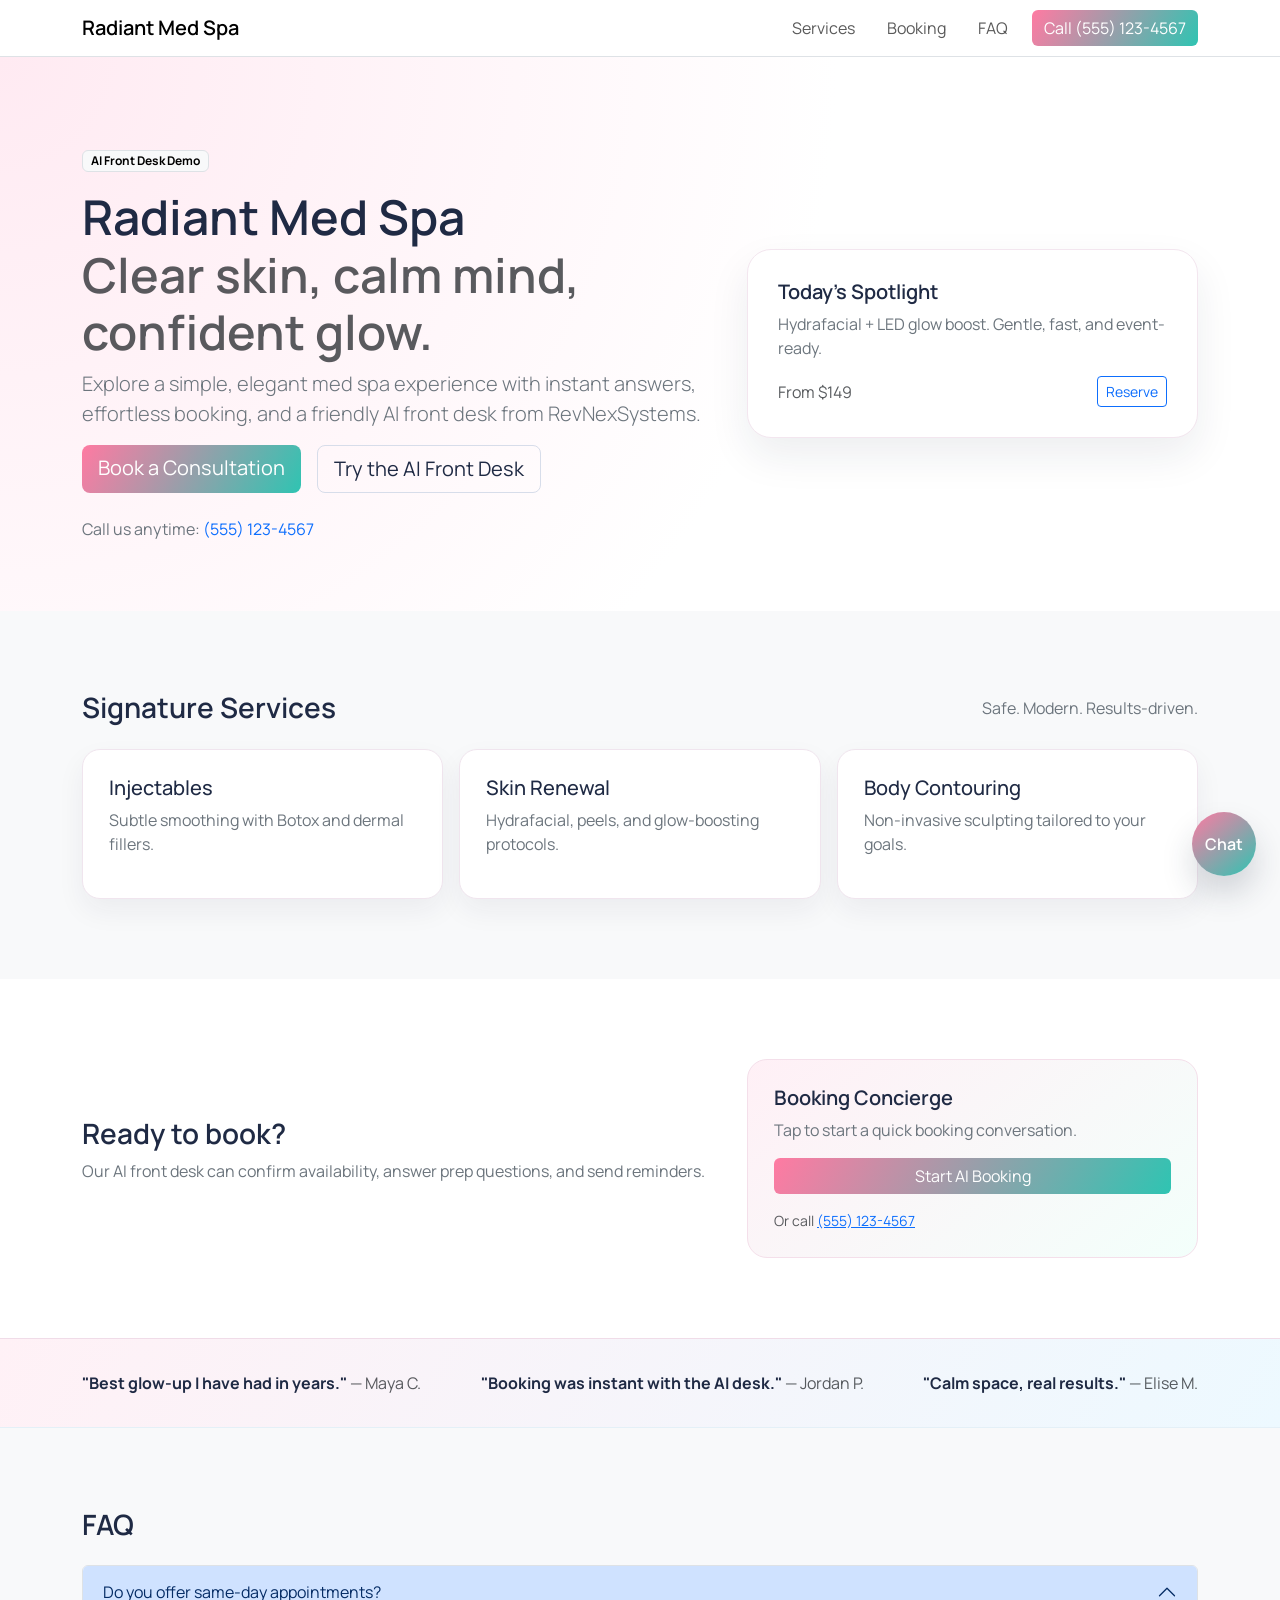
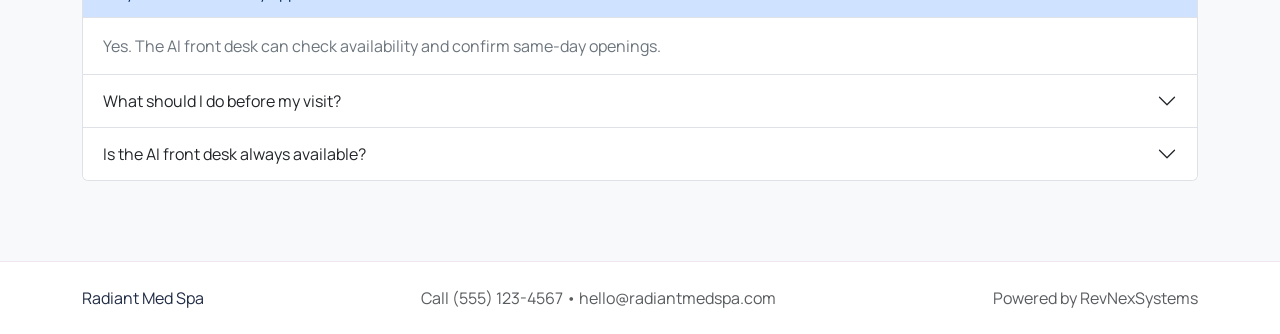
==== index.html @ a2d3e5ec "First commit" ====
<!doctype html>
<html lang="en">
  <head>
    <meta charset="utf-8" />
    <meta name="viewport" content="width=device-width, initial-scale=1" />
    <title>Radiant Med Spa</title>
    <link rel="preconnect" href="https://fonts.googleapis.com" />
    <link rel="preconnect" href="https://fonts.gstatic.com" crossorigin />
    <link
      href="https://fonts.googleapis.com/css2?family=Manrope:wght@300;400;500;600;700&display=swap"
      rel="stylesheet"
    />
    <link
      href="https://cdn.jsdelivr.net/npm/bootstrap@5.3.3/dist/css/bootstrap.min.css"
      rel="stylesheet"
      integrity="sha384-QWTKZyjpPEjISv5WaRU9OFeRpok6YctnYmDr5pNlyT2bRjXh0JMhjY6hW+ALEwIH"
      crossorigin="anonymous"
    />
    <link rel="stylesheet" href="styles.css" />
  </head>
  <body>
    <nav class="navbar navbar-expand-lg navbar-light bg-white sticky-top border-bottom">
      <div class="container">
        <a class="navbar-brand fw-semibold" href="#top">Radiant Med Spa</a>
        <button
          class="navbar-toggler"
          type="button"
          data-bs-toggle="collapse"
          data-bs-target="#mainNav"
          aria-controls="mainNav"
          aria-expanded="false"
          aria-label="Toggle navigation"
        >
          <span class="navbar-toggler-icon"></span>
        </button>
        <div class="collapse navbar-collapse" id="mainNav">
          <ul class="navbar-nav ms-auto gap-lg-3">
            <li class="nav-item"><a class="nav-link" href="#services">Services</a></li>
            <li class="nav-item"><a class="nav-link" href="#booking">Booking</a></li>
            <li class="nav-item"><a class="nav-link" href="#faq">FAQ</a></li>
          </ul>
          <a class="btn btn-primary ms-lg-3" href="tel:+15551234567">Call (555) 123-4567</a>
        </div>
      </div>
    </nav>

    <main id="top">
      <section class="hero">
        <div class="container">
          <div class="row align-items-center g-4">
            <div class="col-lg-7">
              <span class="badge text-bg-light border mb-3">AI Front Desk Demo</span>
              <h1 class="display-5 fw-semibold">
                Radiant Med Spa
                <span class="d-block text-muted">Clear skin, calm mind, confident glow.</span>
              </h1>
              <p class="lead text-secondary">
                Explore a simple, elegant med spa experience with instant answers, effortless booking,
                and a friendly AI front desk from RevNexSystems.
              </p>
              <div class="d-flex flex-wrap gap-3">
                <a class="btn btn-primary btn-lg" href="#booking">Book a Consultation</a>
                <button class="btn btn-outline-secondary btn-lg" id="chatTrigger" type="button">
                  Try the AI Front Desk
                </button>
              </div>
              <div class="mt-4 text-secondary">
                Call us anytime: <a class="link-underline link-underline-opacity-0" href="tel:+15551234567">(555) 123-4567</a>
              </div>
            </div>
            <div class="col-lg-5">
              <div class="hero-card">
                <h5 class="fw-semibold">Today’s Spotlight</h5>
                <p class="text-secondary mb-3">
                  Hydrafacial + LED glow boost. Gentle, fast, and event-ready.
                </p>
                <div class="d-flex align-items-center justify-content-between">
                  <span class="text-muted">From $149</span>
                  <a class="btn btn-sm btn-outline-primary" href="#booking">Reserve</a>
                </div>
              </div>
            </div>
          </div>
        </div>
      </section>

      <section class="section bg-light" id="services">
        <div class="container">
          <div class="d-flex align-items-center justify-content-between flex-wrap gap-3 mb-4">
            <h2 class="h3 fw-semibold m-0">Signature Services</h2>
            <span class="text-secondary">Safe. Modern. Results-driven.</span>
          </div>
          <div class="row g-3">
            <div class="col-md-4">
              <div class="service-card h-100">
                <h5>Injectables</h5>
                <p class="text-secondary">Subtle smoothing with Botox and dermal fillers.</p>
              </div>
            </div>
            <div class="col-md-4">
              <div class="service-card h-100">
                <h5>Skin Renewal</h5>
                <p class="text-secondary">Hydrafacial, peels, and glow-boosting protocols.</p>
              </div>
            </div>
            <div class="col-md-4">
              <div class="service-card h-100">
                <h5>Body Contouring</h5>
                <p class="text-secondary">Non-invasive sculpting tailored to your goals.</p>
              </div>
            </div>
          </div>
        </div>
      </section>

      <section class="section" id="booking">
        <div class="container">
          <div class="row g-4 align-items-center">
            <div class="col-lg-7">
              <h2 class="h3 fw-semibold">Ready to book?</h2>
              <p class="text-secondary">
                Our AI front desk can confirm availability, answer prep questions, and send reminders.
              </p>
            </div>
            <div class="col-lg-5">
              <div class="cta-card">
                <h5 class="fw-semibold">Booking Concierge</h5>
                <p class="text-secondary mb-3">Tap to start a quick booking conversation.</p>
                <button class="btn btn-primary w-100" type="button" id="ctaChat">
                  Start AI Booking
                </button>
                <div class="mt-3 text-muted small">
                  Or call <a href="tel:+15551234567">(555) 123-4567</a>
                </div>
              </div>
            </div>
          </div>
        </div>
      </section>

      <section class="testimonial-strip">
        <div class="container">
          <div class="d-flex flex-wrap justify-content-between align-items-center gap-3">
            <div>
              <strong>"Best glow-up I have had in years."</strong>
              <span class="text-muted">— Maya C.</span>
            </div>
            <div>
              <strong>"Booking was instant with the AI desk."</strong>
              <span class="text-muted">— Jordan P.</span>
            </div>
            <div>
              <strong>"Calm space, real results."</strong>
              <span class="text-muted">— Elise M.</span>
            </div>
          </div>
        </div>
      </section>

      <section class="section bg-light" id="faq">
        <div class="container">
          <h2 class="h3 fw-semibold mb-4">FAQ</h2>
          <div class="accordion" id="faqAccordion">
            <div class="accordion-item">
              <h2 class="accordion-header">
                <button class="accordion-button" type="button" data-bs-toggle="collapse" data-bs-target="#faqOne">
                  Do you offer same-day appointments?
                </button>
              </h2>
              <div id="faqOne" class="accordion-collapse collapse show" data-bs-parent="#faqAccordion">
                <div class="accordion-body text-secondary">
                  Yes. The AI front desk can check availability and confirm same-day openings.
                </div>
              </div>
            </div>
            <div class="accordion-item">
              <h2 class="accordion-header">
                <button class="accordion-button collapsed" type="button" data-bs-toggle="collapse" data-bs-target="#faqTwo">
                  What should I do before my visit?
                </button>
              </h2>
              <div id="faqTwo" class="accordion-collapse collapse" data-bs-parent="#faqAccordion">
                <div class="accordion-body text-secondary">
                  We will send prep instructions based on your service and confirm your intake forms.
                </div>
              </div>
            </div>
            <div class="accordion-item">
              <h2 class="accordion-header">
                <button class="accordion-button collapsed" type="button" data-bs-toggle="collapse" data-bs-target="#faqThree">
                  Is the AI front desk always available?
                </button>
              </h2>
              <div id="faqThree" class="accordion-collapse collapse" data-bs-parent="#faqAccordion">
                <div class="accordion-body text-secondary">
                  Yes. It is available 24/7 for questions, booking, and follow-ups.
                </div>
              </div>
            </div>
          </div>
        </div>
      </section>
    </main>

    <div class="chat-widget shadow" id="chatWidget" aria-live="polite">
      <div class="chat-header">
        <strong>Radiant AI Front Desk</strong>
        <button class="btn-close" id="chatClose" aria-label="Close"></button>
      </div>
      <div class="chat-body">
        <p class="text-secondary small mb-2">Hi! I can help you book a visit or answer questions.</p>
        <div class="chat-bubble">What service are you interested in today?</div>
      </div>
      <div class="chat-footer">
        <input class="form-control" type="text" placeholder="Type your message..." />
        <button class="btn btn-primary">Send</button>
      </div>
    </div>

    <button class="chat-fab" id="chatFab" aria-label="Open chat">
      <span>Chat</span>
    </button>

    <footer class="footer">
      <div class="container d-flex flex-wrap justify-content-between align-items-center gap-3">
        <span>Radiant Med Spa</span>
        <span class="text-muted">Call (555) 123-4567 • hello@radiantmedspa.com</span>
        <span class="text-muted">Powered by RevNexSystems</span>
      </div>
    </footer>

    <script
      src="https://cdn.jsdelivr.net/npm/bootstrap@5.3.3/dist/js/bootstrap.bundle.min.js"
      integrity="sha384-YvpcrYf0tY3lHB60NNkmXc5s9fDVZLESaAA55NDzOxhy9GkcIdslK1eN7N6jIeHz"
      crossorigin="anonymous"
    ></script>
    <script src="script.js"></script>
  </body>
</html>
---- styles.css ----
:root {
  --spa-ink: #1f2a44;
  --spa-muted: #5c6a82;
  --spa-accent: #ff7aa2;
  --spa-accent-dark: #e65d8b;
  --spa-teal: #2fc4b2;
  --spa-cream: #fff6f2;
  --spa-lilac: #efe6ff;
}

body {
  font-family: "Manrope", "Segoe UI", sans-serif;
  color: var(--spa-ink);
  background: #ffffff;
}

.btn-primary {
  background: linear-gradient(120deg, var(--spa-accent), var(--spa-teal));
  border: none;
}

.btn-primary:hover {
  filter: brightness(0.98);
}

.btn-outline-secondary {
  border-color: #d7ddea;
  color: var(--spa-ink);
}

.btn-outline-secondary:hover {
  background: var(--spa-lilac);
  border-color: var(--spa-lilac);
}

.hero {
  padding: 90px 0 70px;
  background: radial-gradient(circle at top left, #ffeaf2, #ffffff 60%),
    linear-gradient(120deg, rgba(47, 196, 178, 0.08), rgba(255, 122, 162, 0.08));
}

.hero-card {
  background: #ffffff;
  border-radius: 24px;
  padding: 30px;
  border: 1px solid #f3e6ef;
  box-shadow: 0 18px 40px rgba(31, 42, 68, 0.08);
}

.section {
  padding: 80px 0;
}

.service-card {
  border: 1px solid #f0e5ee;
  border-radius: 18px;
  padding: 26px;
  background: #ffffff;
  box-shadow: 0 12px 28px rgba(31, 42, 68, 0.06);
}

.cta-card {
  background: linear-gradient(140deg, #fff0f6, #f3fffb);
  border-radius: 20px;
  padding: 26px;
  border: 1px solid #f4dfea;
}

.testimonial-strip {
  padding: 32px 0;
  background: linear-gradient(120deg, #fff1f6, #edf9ff);
  border-top: 1px solid #f0dce8;
  border-bottom: 1px solid #e4f0f7;
}

.footer {
  padding: 24px 0;
  background: #ffffff;
  border-top: 1px solid #f0e6f2;
}

.chat-widget {
  position: fixed;
  right: 24px;
  bottom: 24px;
  width: 320px;
  background: #ffffff;
  border-radius: 18px;
  border: 1px solid #f1dfeb;
  display: none;
  flex-direction: column;
  overflow: hidden;
  z-index: 1050;
}

.chat-fab {
  position: fixed;
  right: 24px;
  bottom: 24px;
  width: 64px;
  height: 64px;
  border-radius: 999px;
  border: none;
  color: #ffffff;
  font-weight: 600;
  background: linear-gradient(140deg, var(--spa-accent), var(--spa-teal));
  box-shadow: 0 18px 32px rgba(31, 42, 68, 0.18);
  z-index: 1040;
}

.chat-widget.show + .chat-fab {
  display: none;
}

.chat-widget.show {
  display: flex;
}

.chat-header {
  padding: 14px 16px;
  background: linear-gradient(120deg, #fff0f6, #ecfdf9);
  display: flex;
  justify-content: space-between;
  align-items: center;
}

.chat-body {
  padding: 16px;
  background: #ffffff;
  min-height: 120px;
}

.chat-bubble {
  background: #f7f2ff;
  padding: 10px 12px;
  border-radius: 14px;
  display: inline-block;
}

.chat-footer {
  display: flex;
  gap: 8px;
  padding: 12px;
  background: #ffffff;
  border-top: 1px solid #f0e6f2;
}

@media (max-width: 767px) {
  .hero {
    padding: 60px 0 40px;
  }

  .chat-widget {
    left: 16px;
    right: 16px;
    width: auto;
  }

  .chat-fab {
    right: 16px;
    bottom: 16px;
  }
}
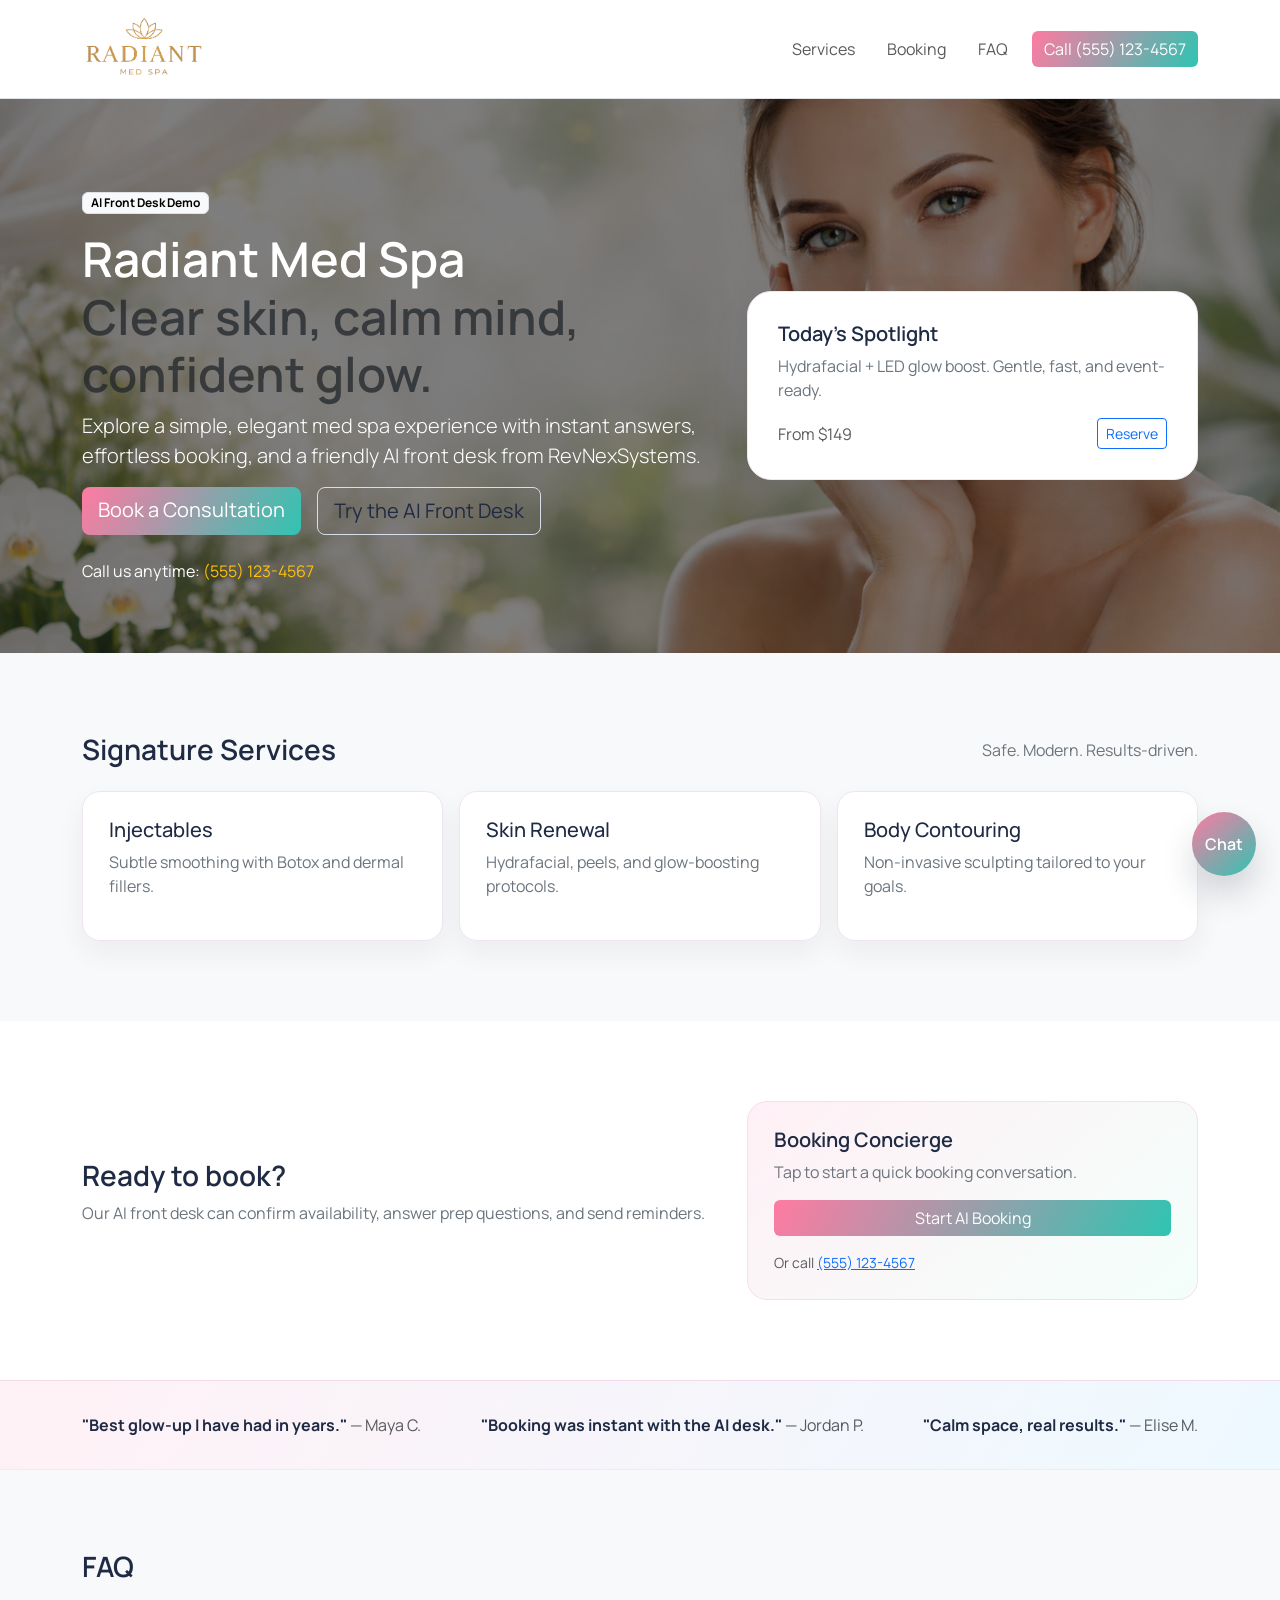
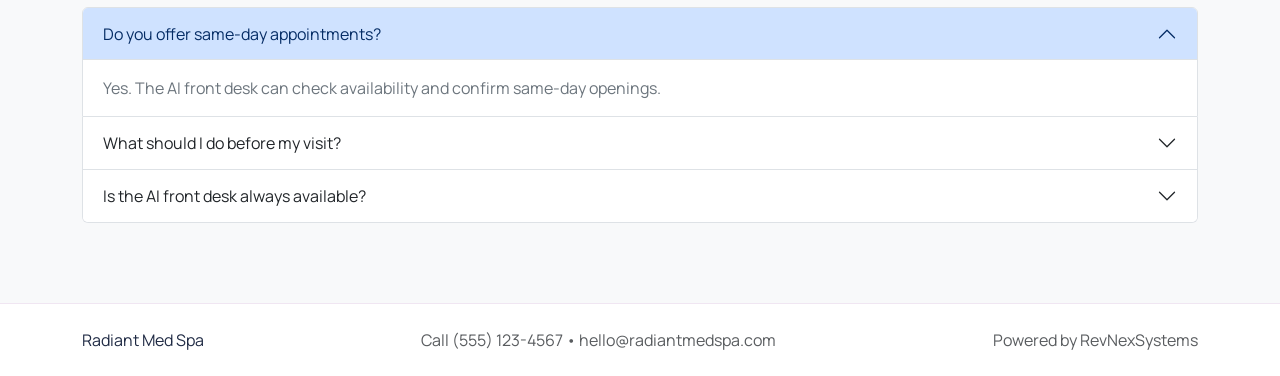
==== commit ef5c2929: "navbar brand logo" ====
--- a/index.html
+++ b/index.html
@@ -21,7 +21,9 @@
   <body>
     <nav class="navbar navbar-expand-lg navbar-light bg-white sticky-top border-bottom">
       <div class="container">
-        <a class="navbar-brand fw-semibold" href="#top">Radiant Med Spa</a>
+        <a class="navbar-brand" href="#top">
+          <img src="images/demo-logo.png" alt="Radiant Med Spa" height="72" />
+        </a>
         <button
           class="navbar-toggler"
           type="button"
@@ -50,11 +52,11 @@
           <div class="row align-items-center g-4">
             <div class="col-lg-7">
               <span class="badge text-bg-light border mb-3">AI Front Desk Demo</span>
-              <h1 class="display-5 fw-semibold">
+              <h1 class="display-5 fw-semibold text-white">
                 Radiant Med Spa
                 <span class="d-block text-muted">Clear skin, calm mind, confident glow.</span>
               </h1>
-              <p class="lead text-secondary">
+              <p class="lead text-white">
                 Explore a simple, elegant med spa experience with instant answers, effortless booking,
                 and a friendly AI front desk from RevNexSystems.
               </p>
@@ -64,8 +66,8 @@
                   Try the AI Front Desk
                 </button>
               </div>
-              <div class="mt-4 text-secondary">
-                Call us anytime: <a class="link-underline link-underline-opacity-0" href="tel:+15551234567">(555) 123-4567</a>
+              <div class="mt-4 text-white">
+                Call us anytime: <a class="link-underline link-underline-opacity-0 text-warning" href="tel:+15551234567">(555) 123-4567</a>
               </div>
             </div>
             <div class="col-lg-5">
--- a/styles.css
+++ b/styles.css
@@ -35,8 +35,29 @@
 
 .hero {
   padding: 90px 0 70px;
-  background: radial-gradient(circle at top left, #ffeaf2, #ffffff 60%),
-    linear-gradient(120deg, rgba(47, 196, 178, 0.08), rgba(255, 122, 162, 0.08));
+  position: relative;
+  overflow: hidden;
+}
+
+.hero::before {
+  content: "";
+  position: absolute;
+  inset: 0;
+  background: url("images/hero-background.png") center/cover no-repeat;
+  z-index: 0;
+}
+
+.hero::after {
+  content: "";
+  position: absolute;
+  inset: 0;
+  background: rgba(0, 0, 0, 0.5);
+  z-index: 1;
+}
+
+.hero .container {
+  position: relative;
+  z-index: 2;
 }
 
 .hero-card {
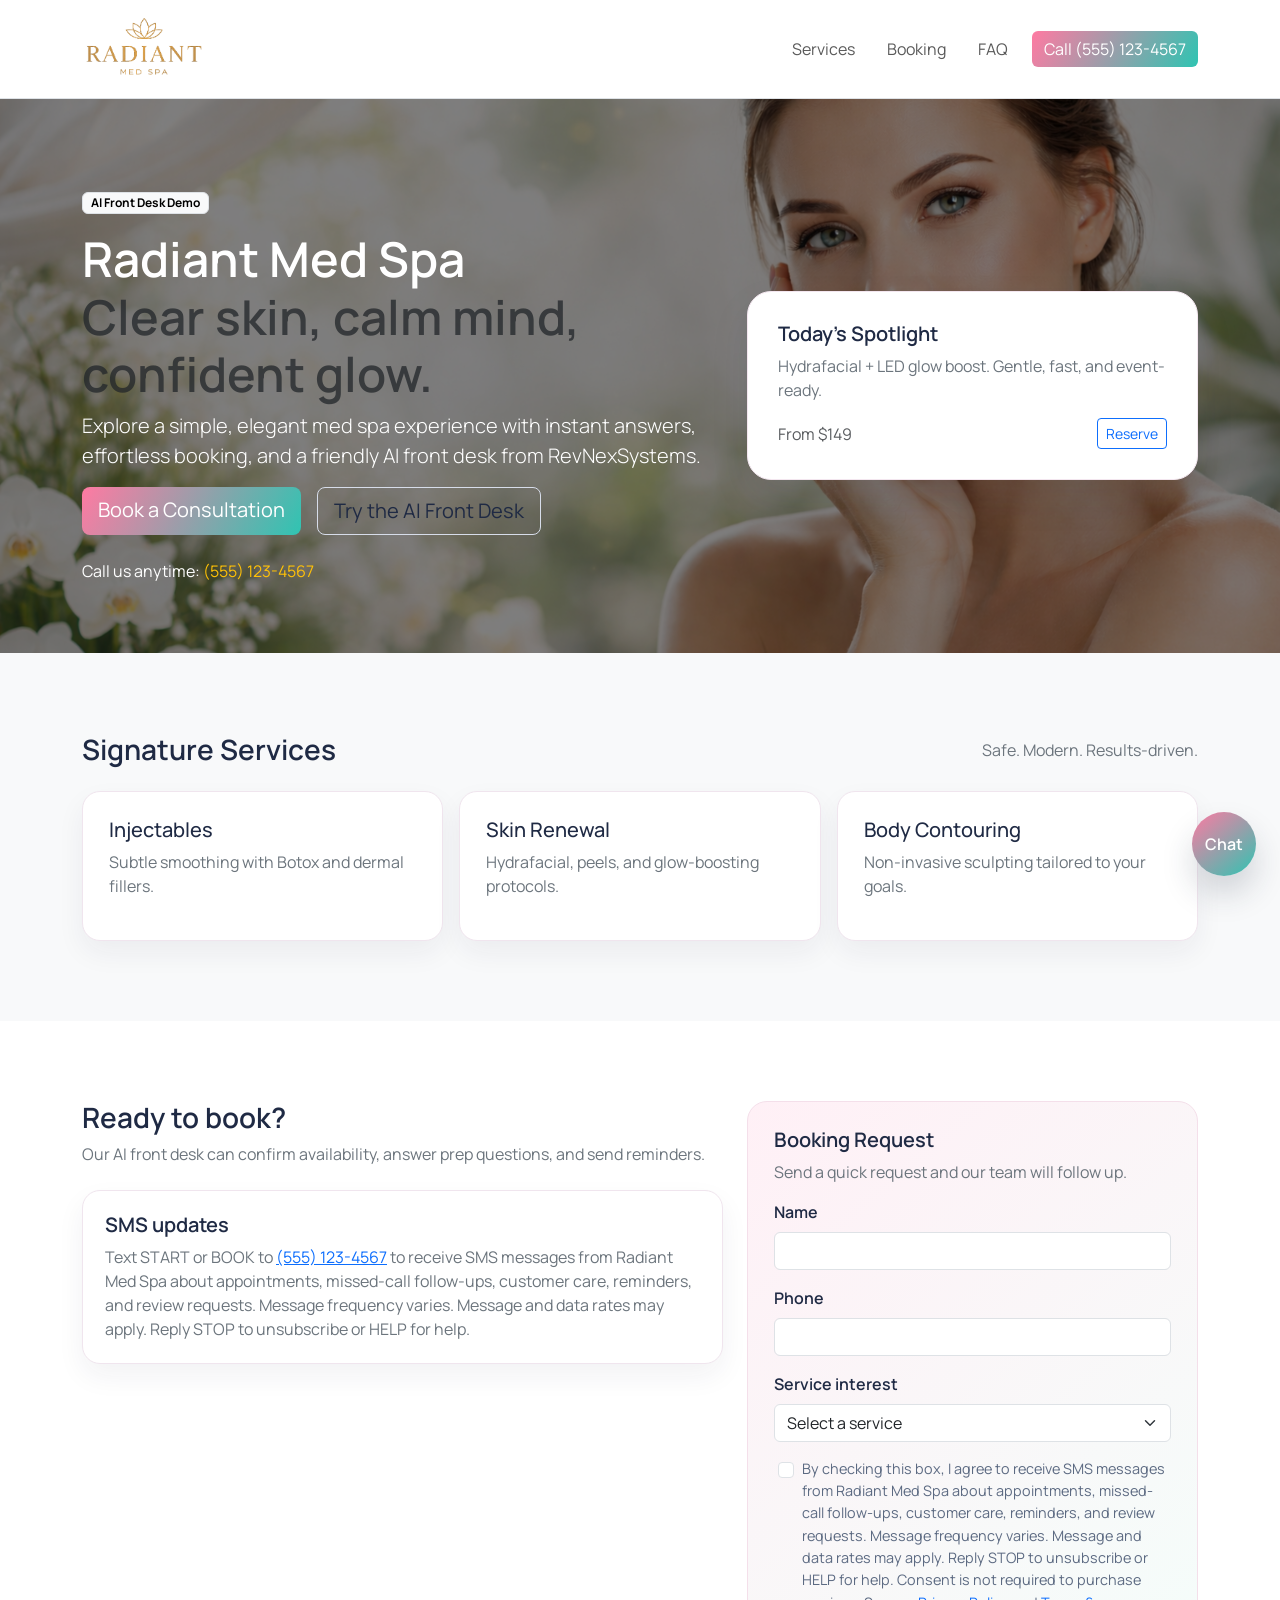
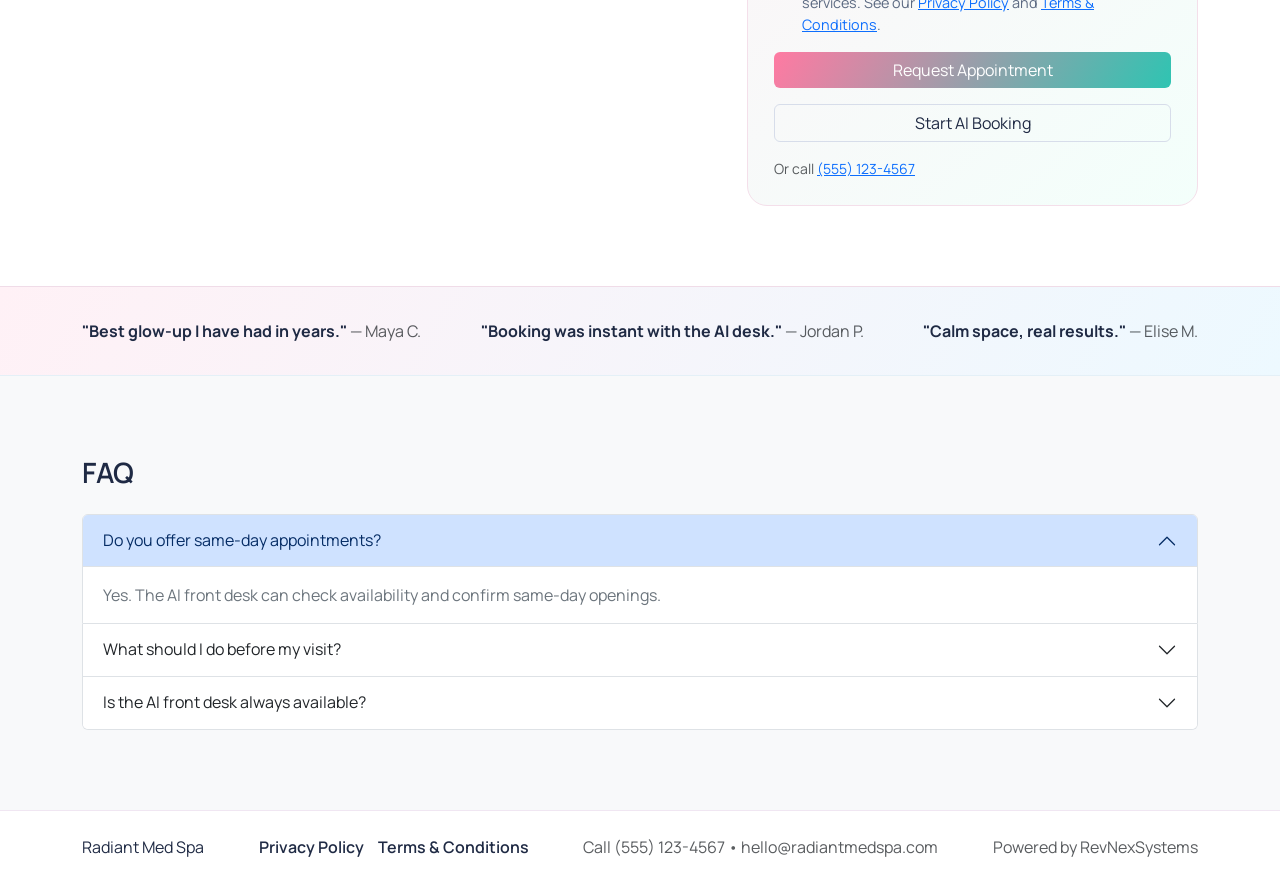
==== commit cb80833d: "Twilio SMS registration compliance" ====
--- a/index.html
+++ b/index.html
@@ -3,7 +3,11 @@
   <head>
     <meta charset="utf-8" />
     <meta name="viewport" content="width=device-width, initial-scale=1" />
-    <title>Radiant Med Spa</title>
+    <title>Radiant Med Spa | Demo Med Spa Website</title>
+    <meta
+      name="description"
+      content="Radiant Med Spa demo website with med spa services, booking support, and AI front desk customer care."
+    />
     <link rel="preconnect" href="https://fonts.googleapis.com" />
     <link rel="preconnect" href="https://fonts.gstatic.com" crossorigin />
     <link
@@ -117,23 +121,62 @@
 
       <section class="section" id="booking">
         <div class="container">
-          <div class="row g-4 align-items-center">
+          <div class="row g-4 align-items-start">
             <div class="col-lg-7">
               <h2 class="h3 fw-semibold">Ready to book?</h2>
               <p class="text-secondary">
                 Our AI front desk can confirm availability, answer prep questions, and send reminders.
               </p>
+              <div class="sms-opt-in mt-4">
+                <h3 class="h5 fw-semibold">SMS updates</h3>
+                <p class="text-secondary mb-0">
+                  Text START or BOOK to <a href="sms:+15551234567">(555) 123-4567</a> to receive SMS messages from
+                  Radiant Med Spa about appointments, missed-call follow-ups, customer care, reminders, and review
+                  requests. Message frequency varies. Message and data rates may apply. Reply STOP to unsubscribe or
+                  HELP for help.
+                </p>
+              </div>
             </div>
             <div class="col-lg-5">
               <div class="cta-card">
-                <h5 class="fw-semibold">Booking Concierge</h5>
-                <p class="text-secondary mb-3">Tap to start a quick booking conversation.</p>
-                <button class="btn btn-primary w-100" type="button" id="ctaChat">
+                <h3 class="h5 fw-semibold">Booking Request</h3>
+                <p class="text-secondary mb-3">Send a quick request and our team will follow up.</p>
+                <form class="booking-form" action="#" method="post">
+                  <div class="mb-3">
+                    <label class="form-label" for="bookingName">Name</label>
+                    <input class="form-control" id="bookingName" name="name" type="text" autocomplete="name" />
+                  </div>
+                  <div class="mb-3">
+                    <label class="form-label" for="bookingPhone">Phone</label>
+                    <input class="form-control" id="bookingPhone" name="phone" type="tel" autocomplete="tel" />
+                  </div>
+                  <div class="mb-3">
+                    <label class="form-label" for="bookingService">Service interest</label>
+                    <select class="form-select" id="bookingService" name="service">
+                      <option value="">Select a service</option>
+                      <option>Injectables</option>
+                      <option>Skin Renewal</option>
+                      <option>Body Contouring</option>
+                      <option>Consultation</option>
+                    </select>
+                  </div>
+                  <div class="form-check sms-consent mb-3">
+                    <input class="form-check-input" type="checkbox" value="yes" id="smsConsent" name="smsConsent" />
+                    <label class="form-check-label" for="smsConsent">
+                      By checking this box, I agree to receive SMS messages from Radiant Med Spa about appointments,
+                      missed-call follow-ups, customer care, reminders, and review requests. Message frequency varies.
+                      Message and data rates may apply. Reply STOP to unsubscribe or HELP for help. Consent is not
+                      required to purchase services. See our
+                      <a href="privacy-policy.html">Privacy Policy</a> and
+                      <a href="terms-and-conditions.html">Terms &amp; Conditions</a>.
+                    </label>
+                  </div>
+                  <button class="btn btn-primary w-100" type="submit">Request Appointment</button>
+                </form>
+                <button class="btn btn-outline-secondary w-100 mt-3" type="button" id="ctaChat">
                   Start AI Booking
                 </button>
-                <div class="mt-3 text-muted small">
-                  Or call <a href="tel:+15551234567">(555) 123-4567</a>
-                </div>
+                <div class="mt-3 text-muted small">Or call <a href="tel:+15551234567">(555) 123-4567</a></div>
               </div>
             </div>
           </div>
@@ -226,6 +269,10 @@
     <footer class="footer">
       <div class="container d-flex flex-wrap justify-content-between align-items-center gap-3">
         <span>Radiant Med Spa</span>
+        <nav class="footer-links" aria-label="Footer legal links">
+          <a href="privacy-policy.html">Privacy Policy</a>
+          <a href="terms-and-conditions.html">Terms &amp; Conditions</a>
+        </nav>
         <span class="text-muted">Call (555) 123-4567 • hello@radiantmedspa.com</span>
         <span class="text-muted">Powered by RevNexSystems</span>
       </div>
--- a/styles.css
+++ b/styles.css
@@ -87,6 +87,28 @@
   border: 1px solid #f4dfea;
 }
 
+.sms-opt-in {
+  background: #ffffff;
+  border: 1px solid #f0e5ee;
+  border-radius: 18px;
+  padding: 22px;
+  box-shadow: 0 12px 28px rgba(31, 42, 68, 0.06);
+}
+
+.booking-form .form-label {
+  font-weight: 600;
+}
+
+.sms-consent {
+  padding-left: 1.75rem;
+}
+
+.sms-consent .form-check-label {
+  color: var(--spa-muted);
+  font-size: 0.9rem;
+  line-height: 1.55;
+}
+
 .testimonial-strip {
   padding: 32px 0;
   background: linear-gradient(120deg, #fff1f6, #edf9ff);
@@ -98,6 +120,59 @@
   padding: 24px 0;
   background: #ffffff;
   border-top: 1px solid #f0e6f2;
+}
+
+.footer-links {
+  display: flex;
+  flex-wrap: wrap;
+  gap: 14px;
+}
+
+.footer-links a {
+  color: var(--spa-ink);
+  font-weight: 600;
+  text-decoration: none;
+}
+
+.footer-links a:hover,
+.footer-links a:focus {
+  color: var(--spa-accent-dark);
+  text-decoration: underline;
+}
+
+.legal-hero {
+  padding: 72px 0 40px;
+  background: linear-gradient(120deg, #fff1f6, #edf9ff);
+  border-bottom: 1px solid #f0dce8;
+}
+
+.legal-content {
+  padding: 56px 0 80px;
+}
+
+.legal-card {
+  max-width: 860px;
+  background: #ffffff;
+  border: 1px solid #f0e5ee;
+  border-radius: 18px;
+  box-shadow: 0 12px 28px rgba(31, 42, 68, 0.06);
+  padding: 34px;
+}
+
+.legal-card h2 {
+  font-size: 1.2rem;
+  font-weight: 700;
+  margin-top: 2rem;
+}
+
+.legal-card h2:first-of-type {
+  margin-top: 0;
+}
+
+.legal-card p,
+.legal-card li {
+  color: var(--spa-muted);
+  line-height: 1.75;
 }
 
 .chat-widget {
@@ -181,4 +256,8 @@
     right: 16px;
     bottom: 16px;
   }
-}
+
+  .legal-card {
+    padding: 24px;
+  }
+}
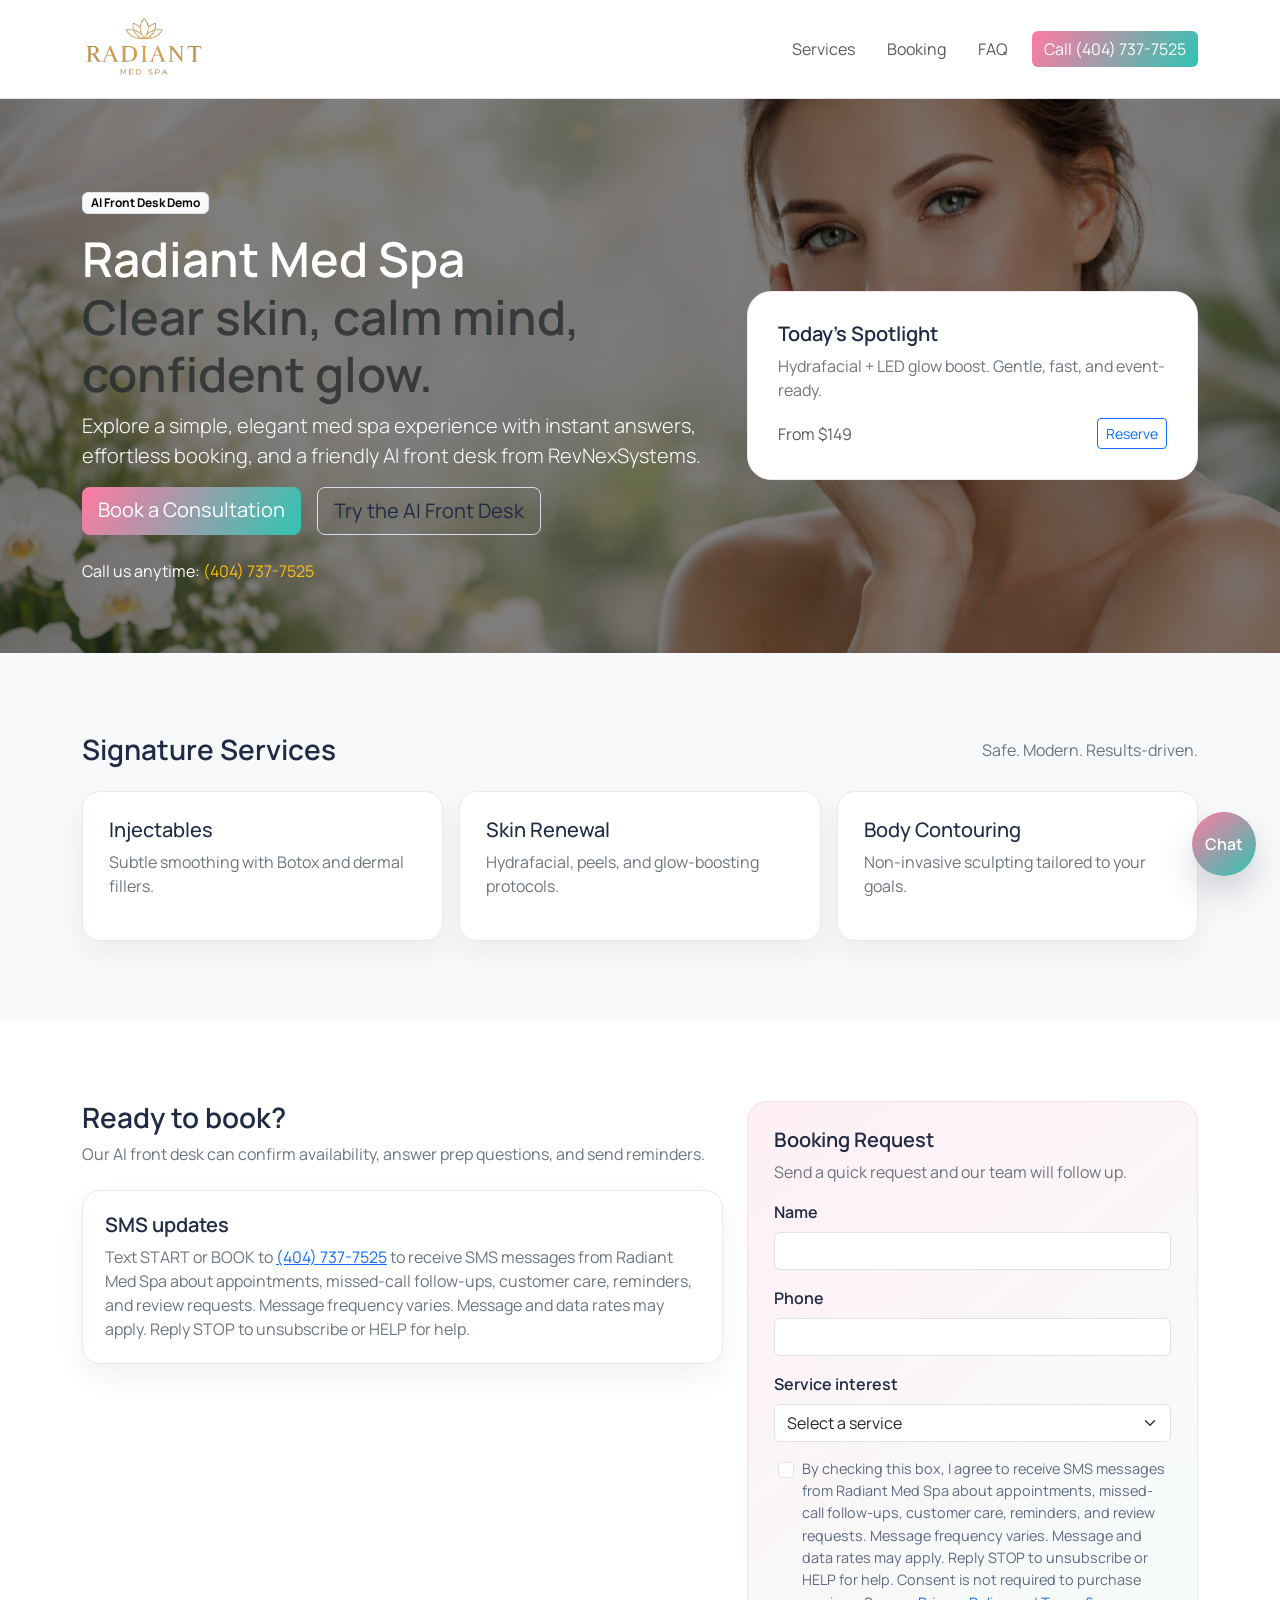
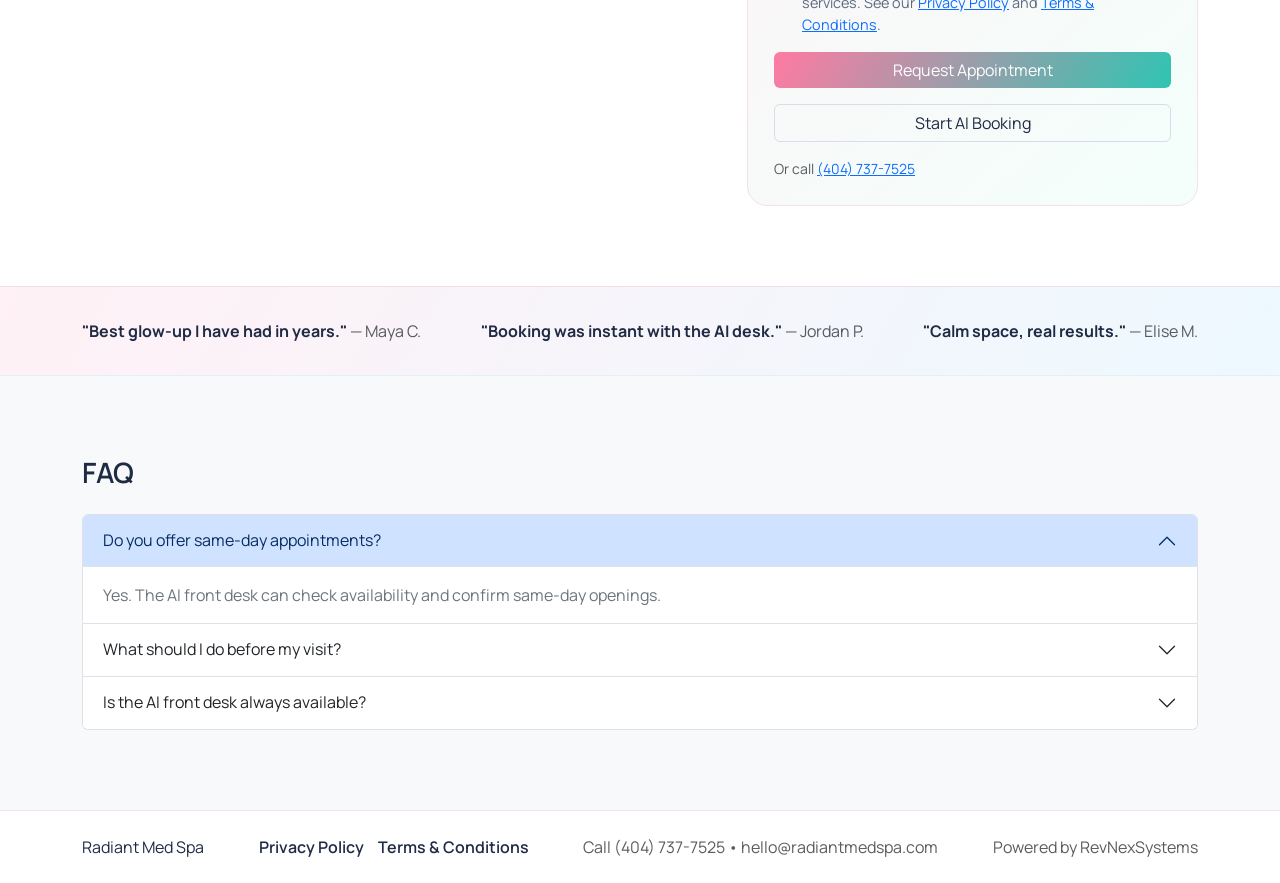
==== commit cd66188f: "Updated PHone Number" ====
--- a/index.html
+++ b/index.html
@@ -45,7 +45,7 @@
             <li class="nav-item"><a class="nav-link" href="#booking">Booking</a></li>
             <li class="nav-item"><a class="nav-link" href="#faq">FAQ</a></li>
           </ul>
-          <a class="btn btn-primary ms-lg-3" href="tel:+15551234567">Call (555) 123-4567</a>
+          <a class="btn btn-primary ms-lg-3" href="tel:+14047377525">Call (404) 737-7525</a>
         </div>
       </div>
     </nav>
@@ -71,7 +71,7 @@
                 </button>
               </div>
               <div class="mt-4 text-white">
-                Call us anytime: <a class="link-underline link-underline-opacity-0 text-warning" href="tel:+15551234567">(555) 123-4567</a>
+                Call us anytime: <a class="link-underline link-underline-opacity-0 text-warning" href="tel:+14047377525">(404) 737-7525</a>
               </div>
             </div>
             <div class="col-lg-5">
@@ -130,7 +130,7 @@
               <div class="sms-opt-in mt-4">
                 <h3 class="h5 fw-semibold">SMS updates</h3>
                 <p class="text-secondary mb-0">
-                  Text START or BOOK to <a href="sms:+15551234567">(555) 123-4567</a> to receive SMS messages from
+                  Text START or BOOK to <a href="sms:+14047377525">(404) 737-7525</a> to receive SMS messages from
                   Radiant Med Spa about appointments, missed-call follow-ups, customer care, reminders, and review
                   requests. Message frequency varies. Message and data rates may apply. Reply STOP to unsubscribe or
                   HELP for help.
@@ -176,7 +176,7 @@
                 <button class="btn btn-outline-secondary w-100 mt-3" type="button" id="ctaChat">
                   Start AI Booking
                 </button>
-                <div class="mt-3 text-muted small">Or call <a href="tel:+15551234567">(555) 123-4567</a></div>
+                <div class="mt-3 text-muted small">Or call <a href="tel:+14047377525">(404) 737-7525</a></div>
               </div>
             </div>
           </div>
@@ -273,7 +273,7 @@
           <a href="privacy-policy.html">Privacy Policy</a>
           <a href="terms-and-conditions.html">Terms &amp; Conditions</a>
         </nav>
-        <span class="text-muted">Call (555) 123-4567 • hello@radiantmedspa.com</span>
+        <span class="text-muted">Call (404) 737-7525 • hello@radiantmedspa.com</span>
         <span class="text-muted">Powered by RevNexSystems</span>
       </div>
     </footer>
